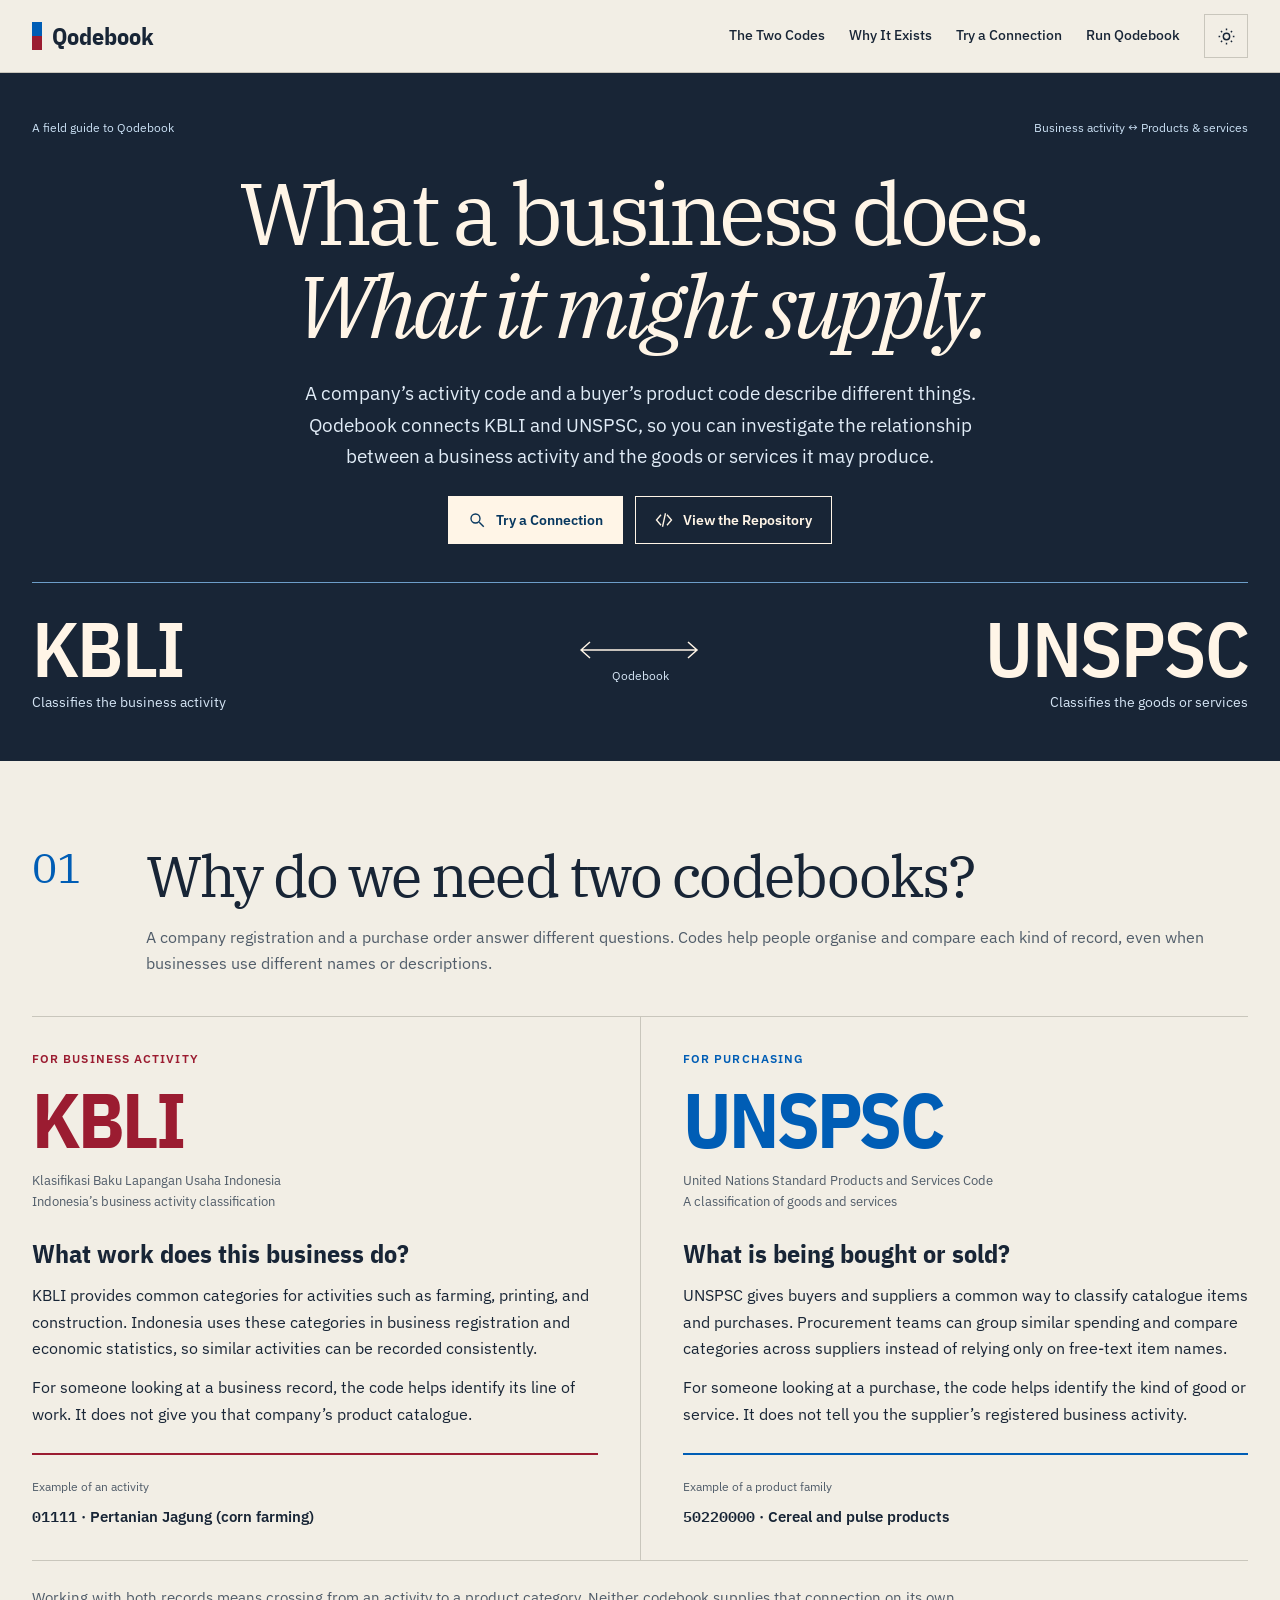
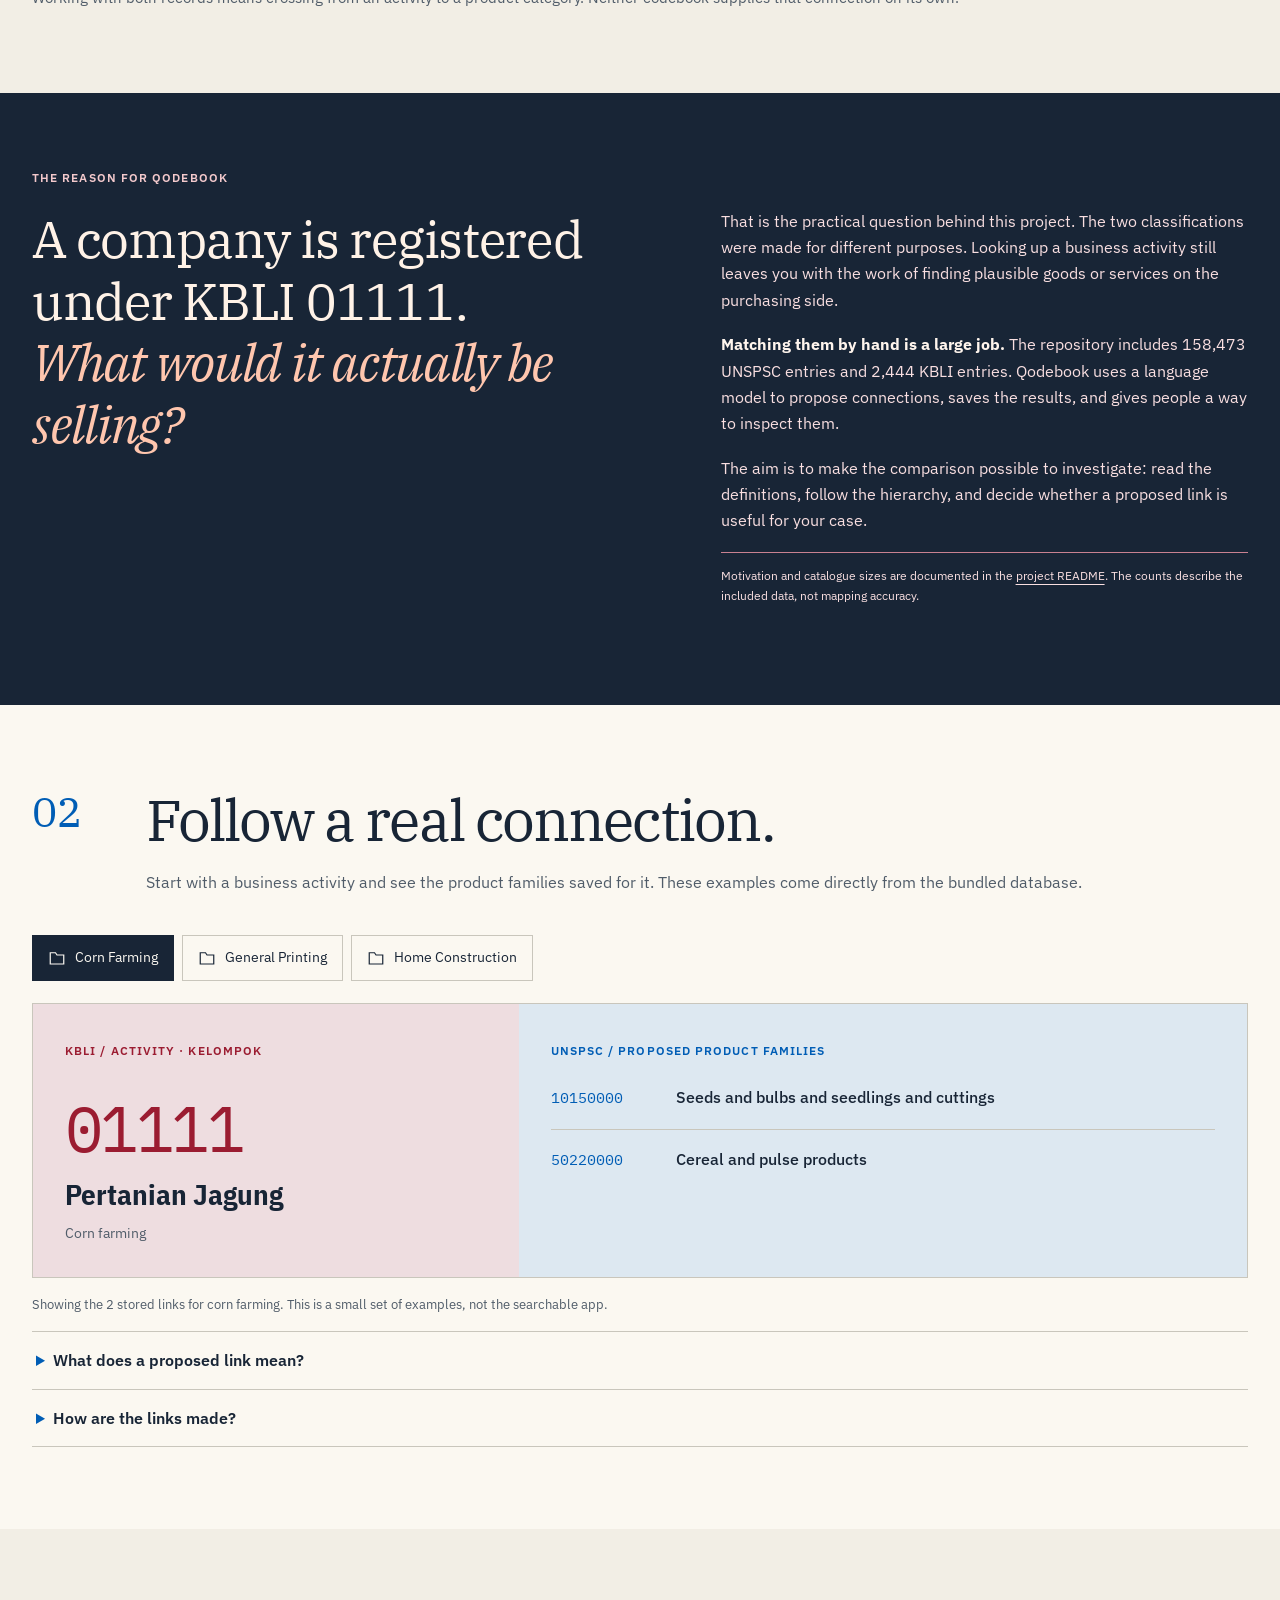
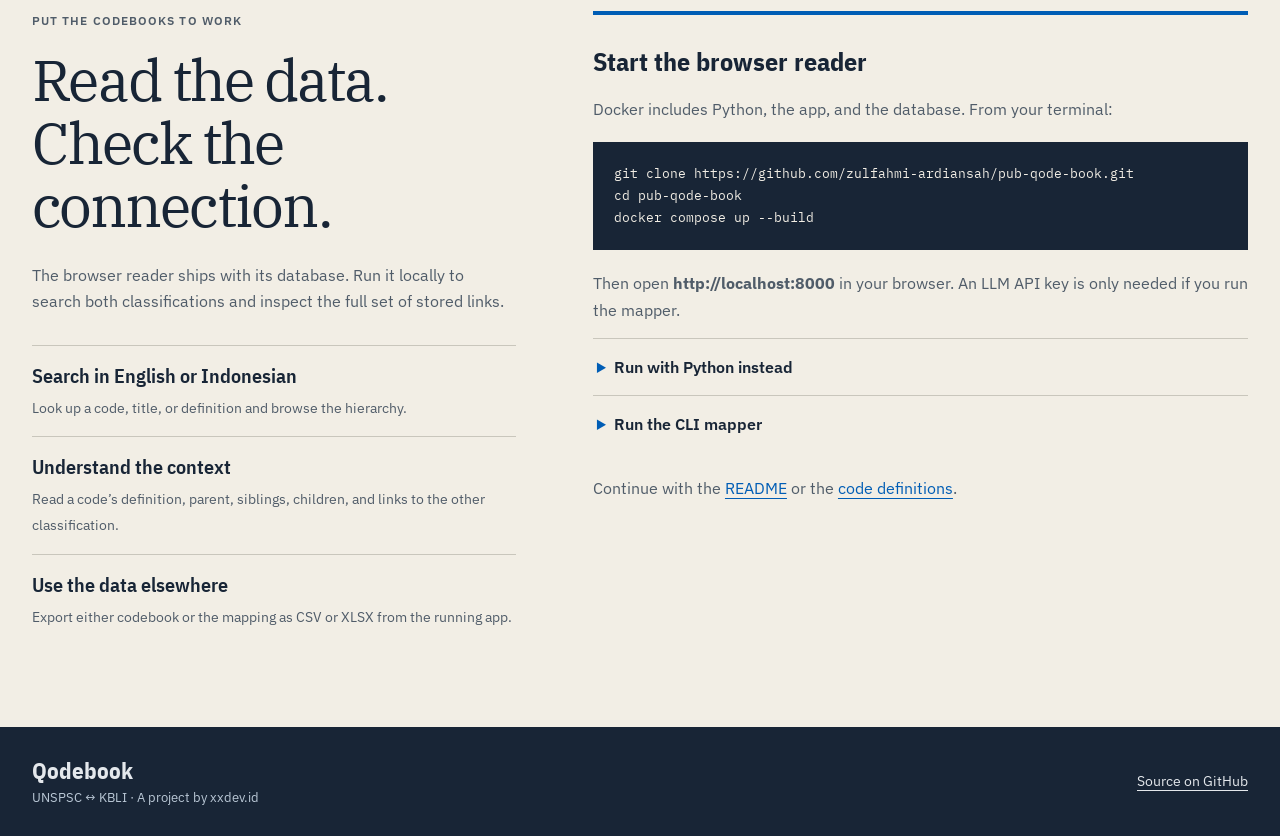
==== index.html @ d778fac9 "chore: add home page for git pages" ====
<!doctype html>
<html lang="en">
<head>
  <meta charset="utf-8">
  <meta name="viewport" content="width=device-width, initial-scale=1">
  <meta name="color-scheme" content="light dark">
  <meta name="description" content="Why business activity codes and purchasing codes need a connection. Qodebook is a reader and experimental mapping between KBLI and UNSPSC.">
  <title>Qodebook · Between business and buying</title>
  <link rel="icon" href="data:image/svg+xml,%3Csvg xmlns='http://www.w3.org/2000/svg' viewBox='0 0 32 32'%3E%3Crect width='32' height='24' fill='%23005db5'/%3E%3Crect y='24' width='32' height='8' fill='%239b1c31'/%3E%3C/svg%3E">
  <link rel="preconnect" href="https://fonts.googleapis.com">
  <link rel="preconnect" href="https://fonts.gstatic.com" crossorigin>
  <link href="https://fonts.googleapis.com/css2?family=IBM+Plex+Sans:wght@400;500;600;700&family=IBM+Plex+Sans+Condensed:wght@500;600;700&family=IBM+Plex+Serif:ital,wght@0,400;0,500;1,400&family=IBM+Plex+Mono:wght@400;500&display=swap" rel="stylesheet">
  <script>
    try { const choice = localStorage.getItem('qodebook-site-theme'); document.documentElement.dataset.theme = choice === 'light' || choice === 'dark' ? choice : matchMedia('(prefers-color-scheme: dark)').matches ? 'dark' : 'light'; } catch (_) {}
  </script>
  <style>
    :root { color-scheme: light; --paper:#f2eee5; --sheet:#fbf8f1; --ink:#182536; --muted:#505c69; --line:#c9c6bc; --blue:#005db5; --red:#9b1c31; --blue-soft:#dde8f1; --red-soft:#eedde0; --focus:#935000; }
    :root[data-theme="dark"] { color-scheme:dark; --paper:#141c27; --sheet:#1b2635; --ink:#edf0f3; --muted:#b6c2d0; --line:#536274; --blue:#95caff; --red:#f4acb9; --blue-soft:#213950; --red-soft:#462a35; --focus:#ffce7c; }
    * { box-sizing:border-box; }
    html { scroll-behavior:smooth; scroll-padding-top:85px; }
    body { margin:0; background:var(--paper); color:var(--ink); font:16px/1.65 'IBM Plex Sans',system-ui,sans-serif; }
    h1,h2,h3,h4,p,figure { margin:0; }
    h1,h2 { font-family:'IBM Plex Serif',Georgia,serif; font-weight:400; }
    h3,h4 { font-family:'IBM Plex Sans Condensed','Arial Narrow',sans-serif; }
    a { color:inherit; text-underline-offset:4px; }
    a:hover { text-decoration-thickness:2px; }
    button,select { font:inherit; }
    button { cursor:pointer; }
    a:focus-visible,button:focus-visible,summary:focus-visible { outline:3px solid var(--focus); outline-offset:5px; }
    svg { flex:none; }
    code,pre,.code { font-family:'IBM Plex Mono',ui-monospace,monospace; }
    .container { width:min(100% - 64px,1240px); margin-inline:auto; }
    .skip { position:fixed; top:-100px; left:12px; z-index:100; background:var(--sheet); padding:10px 15px; }
    .skip:focus { top:10px; }
    .label { font-size:12px; font-weight:600; letter-spacing:.09em; text-transform:uppercase; }
    .nav-shell { position:sticky; top:0; z-index:40; background:var(--paper); border-bottom:1px solid var(--line); }
    .nav-inner { display:flex; align-items:center; justify-content:space-between; gap:20px; min-height:72px; }
    .brand { display:inline-flex; align-items:center; gap:10px; min-height:44px; text-decoration:none; font:700 24px 'IBM Plex Sans Condensed',sans-serif; }
    .brand-mark { width:10px; height:28px; background:linear-gradient(#005db5 50%,#9b1c31 50%); }
    .nav-right,.nav-links { display:flex; align-items:center; gap:24px; }
    .nav-links a { display:flex; align-items:center; min-height:44px; font-size:14px; font-weight:500; text-decoration:none; }
    .nav-links a:hover { color:var(--blue); }
    .utility { height:44px; min-width:44px; border:1px solid var(--line); color:var(--ink); background:transparent; display:inline-flex; justify-content:center; align-items:center; gap:8px; }
    .utility:hover { background:var(--sheet); }
    .utility svg { width:19px; height:19px; }
    .menu-button { display:none; padding:0 12px; }
    .theme-button .moon { display:none; }
    [data-theme="dark"] .theme-button .sun { display:none; }
    [data-theme="dark"] .theme-button .moon { display:block; }

    /* The cover makes the two vocabularies visible before introducing the software. */
    .cover { background:#182536; color:#fff5e7; --focus:#ffce7c; }
    .cover-body { padding:45px 0 40px; text-align:center; }
    .cover-topline { display:flex; justify-content:space-between; gap:16px; color:#cbe1f5; font-size:12px; margin-bottom:28px; }
    .cover h1 { font-size:clamp(2.8rem,6.8vw,6.2rem); letter-spacing:-.052em; line-height:1.07; }
    .cover h1 em { font-weight:400; }
    .cover-lead { max-width:66ch; font-size:clamp(1rem,1.5vw,1.2rem); color:#e1ecf7; margin:25px auto 24px; }
    .actions { display:flex; flex-wrap:wrap; justify-content:center; gap:12px; }
    .action { display:inline-flex; align-items:center; justify-content:center; gap:10px; min-height:48px; padding:10px 19px; font-size:14px; font-weight:600; text-decoration:none; border:1px solid currentColor; }
    .action svg { width:18px; height:18px; }
    .action.primary { background:#fff5e7; color:#07375f; border-color:#fff5e7; }
    .action:hover { background:#d7e9fa; color:#12314d; border-color:#d7e9fa; }
    .cover-map { display:grid; grid-template-columns:1fr 170px 1fr; align-items:stretch; border-top:1px solid #6d9ec9; margin-top:38px; text-align:left; }
    .cover-side { padding:23px 0 7px; }
    .cover-side:last-child { text-align:right; }
    .cover-acronym { display:block; font:600 clamp(2.8rem,6vw,5.6rem)/1.1 'IBM Plex Sans Condensed',sans-serif; letter-spacing:-.02em; }
    .cover-side p { color:#d5e5f5; font-size:14px; }
    .cover-link { display:flex; flex-direction:column; justify-content:center; align-items:center; gap:4px; padding-top:20px; }
    .cover-link svg { width:120px; height:24px; }
    .cover-link span { font-size:12px; color:#d5e5f5; }

    .chapter { padding:82px 0; }
    .chapter-heading { display:grid; grid-template-columns:90px 1fr; gap:24px; align-items:start; margin-bottom:40px; }
    .chapter-number { color:var(--blue); font:400 42px/1.2 'IBM Plex Serif',Georgia,serif; }
    .chapter-heading h2 { font-size:clamp(2.2rem,4.5vw,3.8rem); letter-spacing:-.035em; line-height:1.13; }
    .chapter-heading p { color:var(--muted); margin-top:16px; }
    .codebooks { display:grid; grid-template-columns:1fr 1fr; border-block:1px solid var(--line); }
    .codebook { padding:32px 42px 30px 0; }
    .codebook + .codebook { padding:32px 0 30px 42px; border-left:1px solid var(--line); }
    .codebook.kbli { --tax:var(--red); }
    .codebook.unspsc { --tax:var(--blue); }
    .codebook .label { color:var(--tax); }
    .codebook h3 { color:var(--tax); font-size:clamp(3.6rem,6vw,5.7rem); letter-spacing:-.035em; line-height:1.1; margin:8px 0; }
    .codebook .full-name { min-height:3em; font-size:13px; color:var(--muted); }
    .codebook h4 { font-size:1.65rem; line-height:1.2; margin:25px 0 13px; }
    .codebook p + p { margin-top:13px; }
    .codebook .practical { padding-top:22px; margin-top:26px; border-top:2px solid var(--tax); }
    .practical span { display:block; color:var(--muted); font-size:12px; margin-bottom:6px; }
    .practical strong { font-size:15px; font-weight:600; }
    .comparison-note { margin-top:25px; color:var(--muted); font-size:15px; }

    .origin { background:#182536; color:#fff2e7; padding:75px 0 82px; --focus:#ffce7c; }
    .origin-layout { display:grid; grid-template-columns:1.16fr 1fr; gap:clamp(32px,6vw,88px); }
    .origin .label { color:#f3c9cc; margin-bottom:22px; }
    .origin h2 { font-size:clamp(2.2rem,4vw,3.5rem); line-height:1.2; letter-spacing:-.025em; }
    .origin h2 em { color:#ffc6ae; }
    .origin-story { padding-top:40px; }
    .origin-story p { color:#f9dfe1; margin-bottom:18px; }
    .origin-story strong { color:#fff5ed; }
    .origin-source { font-size:12px; padding-top:13px; border-top:1px solid #c98191; }

    .sample-section { background:var(--sheet); }
    .sample-controls { display:flex; flex-wrap:wrap; gap:8px; margin-bottom:22px; }
    .sample-controls[hidden] { display:none; }
    .sample-choice { display:flex; align-items:center; gap:9px; padding:10px 15px; min-height:46px; background:transparent; border:1px solid var(--line); color:var(--ink); font-size:14px; }
    .sample-choice svg { width:18px; height:18px; }
    .sample-choice[aria-pressed="true"] { background:var(--ink); border-color:var(--ink); color:var(--sheet); }
    .sample-choice:hover { border-color:var(--blue); }
    .sample { display:grid; grid-template-columns:minmax(0,.8fr) minmax(0,1.2fr); border:1px solid var(--line); }
    .sample-input { background:var(--red-soft); padding:32px; }
    .sample-input .label { color:var(--red); }
    .sample-input code { display:block; font-size:clamp(2.7rem,5vw,4.5rem); line-height:1.2; color:var(--red); margin:28px 0 10px; letter-spacing:-.04em; }
    .sample-input h3 { font-size:1.8rem; line-height:1.2; }
    .sample-input p { font-size:14px; color:var(--muted); margin-top:10px; }
    .sample-output { padding:32px; background:var(--blue-soft); }
    .sample-output .label { color:var(--blue); }
    .output-list { list-style:none; padding:0; margin:24px 0 0; }
    .output-list li { display:grid; grid-template-columns:110px 1fr; gap:15px; border-top:1px solid var(--line); padding:18px 0; }
    .output-list li:first-child { border-top:0; padding-top:0; }
    .output-list code { color:var(--blue); font-size:15px; }
    .output-list strong { font-size:16px; line-height:1.4; font-weight:500; }
    .sample-caption { padding:16px 0; font-size:13px; color:var(--muted); }
    .sample-caption a { color:var(--blue); }
    .disclosure { border-top:1px solid var(--line); }
    .disclosure:last-child { border-bottom:1px solid var(--line); }
    .disclosure summary { cursor:pointer; min-height:56px; padding:15px 4px; font-weight:600; }
    .disclosure p { padding:0 4px 20px; color:var(--muted); }
    .disclosure summary::marker { color:var(--blue); }

    .use-section { background:var(--paper); }
    .use-layout { display:grid; grid-template-columns:minmax(0,.85fr) minmax(0,1.15fr); gap:clamp(35px,6vw,85px); }
    .use-intro h2 { font-size:clamp(2.5rem,4.5vw,3.9rem); line-height:1.1; letter-spacing:-.035em; margin:17px 0 24px; }
    .use-intro > p { color:var(--muted); }
    .reader-features { list-style:none; padding:0; margin:30px 0 0; }
    .reader-features li { border-top:1px solid var(--line); padding:16px 0; }
    .reader-features strong { display:block; font:600 1.25rem 'IBM Plex Sans Condensed',sans-serif; margin-bottom:5px; }
    .reader-features span { color:var(--muted); font-size:14px; }
    .setup { border-top:4px solid var(--blue); padding-top:25px; }
    .setup h3 { font-size:1.65rem; margin-bottom:12px; }
    .setup p { color:var(--muted); margin-bottom:15px; }
    pre { background:var(--ink); color:var(--paper); padding:21px; white-space:pre-wrap; overflow-wrap:anywhere; font-size:13px; line-height:1.7; margin:20px 0; }
    .setup a { color:var(--blue); }
    .setup .disclosure p { margin:0; }
    .setup .disclosure pre { margin-top:0; }
    .footer { background:#182536; color:#e4e8ec; --focus:#ffce7c; padding:28px 0; }
    .footer .container { display:flex; align-items:center; justify-content:space-between; flex-wrap:wrap; gap:15px; }
    .footer-brand { font:700 23px 'IBM Plex Sans Condensed',sans-serif; margin-bottom: 10px; }
    .footer p { color:#bac8d6; font-size:13px; }
    .footer a { font-size:14px; }
    .reveal { opacity:1; }
    @media(prefers-reduced-motion:no-preference) { .entering { animation:chapter-enter .55s ease both; } @keyframes chapter-enter { from { transform:translateY(15px); opacity:.3; } to { transform:none; opacity:1; } } }
    @media(prefers-reduced-motion:reduce) { html { scroll-behavior:auto; } *,*::before,*::after { animation:none!important; transition:none!important; } }
    @media(max-width:950px) { .nav-right,.nav-links { gap:15px; } .container { width:min(100% - 40px,1240px); } .origin-layout { gap:35px; } .chapter-heading { grid-template-columns:65px 1fr; gap:16px; } .codebook { padding-right:25px; } .codebook + .codebook { padding-left:25px; } }
    @media(max-width:760px) {
      .nav-inner { min-height:62px; } .brand { font-size:22px; } .nav-right { gap:8px; }
      .menu-button { display:inline-flex; }
      .nav-links { display:none; position:absolute; top:100%; left:0; right:0; padding:8px 20px 16px; background:var(--paper); border-bottom:1px solid var(--line); }
      .nav-links[data-open="true"] { display:flex; flex-direction:column; align-items:stretch; gap:0; }
      .nav-links a { padding:7px; }
      .cover-body { padding-top:30px; } .cover-topline { font-size:11px; margin-bottom:25px; }
      .cover-map { grid-template-columns:1fr 80px 1fr; } .cover-link svg { width:65px; }
      .cover-side p { font-size:12px; } .cover-acronym { font-size:clamp(2.3rem,7vw,3.4rem); }
      .chapter { padding:58px 0; } .chapter-heading { grid-template-columns:1fr; gap:13px; margin-bottom:29px; }
      .chapter-number { font-size:24px; } .chapter-heading h2 { font-size:clamp(2.1rem,6vw,2.8rem); }
      .origin-layout,.use-layout { grid-template-columns:1fr; gap:28px; } .origin { padding:58px 0; } .origin-story { padding-top:0; }
      .sample { grid-template-columns:1fr; } .sample-input,.sample-output { padding:26px; }
      .sample-input code { margin-top:18px; } .sample-input h3 { font-size:1.5rem; }
    }
    @media(max-width:540px) {
      .container { width:calc(100% - 32px); } .cover-topline span:last-child { display:none; }
      .cover h1 { font-size:clamp(2.6rem,10vw,3.6rem); } .cover h1 br { display:none; }
      .cover-lead { margin-top:20px; } .actions { flex-direction:column; align-items:stretch; }
      .cover-map { grid-template-columns:1fr 55px 1fr; margin-top:28px; } .cover-link svg { width:45px; } .cover-link span { font-size:10px; }
      .cover-acronym { font-size:2.3rem; } .cover-side p { max-width:17ch; } .cover-side:last-child p { margin-left:auto; }
      .codebooks { grid-template-columns:1fr; } .codebook,.codebook + .codebook { padding:28px 0; border-left:0; } .codebook + .codebook { border-top:1px solid var(--line); }
      .codebook .full-name { min-height:0; } .codebook h3 { font-size:4.2rem; }
      .sample-choice { flex:1 1 auto; } .output-list li { grid-template-columns:1fr; gap:4px; }
      .sample-input,.sample-output { padding:22px; } .setup pre { padding:16px; }
    }
    @media scripting:none { .theme-button,.menu-button { display:none; } @media(max-width:760px) { .nav-inner { flex-wrap:wrap; padding-block:8px; } .nav-links { position:static; display:flex; flex-wrap:wrap; border:0; padding:0; gap:10px; } } }
  </style>
</head>
<body>
  <a class="skip" href="#main">Skip to Content</a>
  <header class="nav-shell"><div class="container nav-inner">
    <a href="#top" class="brand"><span class="brand-mark" aria-hidden="true"></span>Qodebook</a>
    <div class="nav-right">
      <nav class="nav-links" id="site-nav" aria-label="Main navigation"><a href="#codebooks">The Two Codes</a><a href="#motivation">Why It Exists</a><a href="#example">Try a Connection</a><a href="#run">Run Qodebook</a></nav>
      <button class="utility theme-button" type="button" aria-label="Switch to dark theme" aria-pressed="false"><svg class="sun" viewBox="0 0 24 24" fill="none" stroke="currentColor" stroke-width="1.8" aria-hidden="true"><circle cx="12" cy="12" r="4"/><path d="M12 2v2m0 16v2M2 12h2m16 0h2M5 5l1.5 1.5m11 11L19 19M19 5l-1.5 1.5m-11 11L5 19"/></svg><svg class="moon" viewBox="0 0 24 24" fill="none" stroke="currentColor" stroke-width="1.8" aria-hidden="true"><path d="M20.5 14.2A8.8 8.8 0 0 1 9.8 3.5 8.9 8.9 0 1 0 20.5 14.2Z"/></svg></button>
      <button class="utility menu-button" type="button" aria-expanded="false" aria-controls="site-nav"><svg viewBox="0 0 24 24" fill="none" stroke="currentColor" stroke-width="1.8" aria-hidden="true"><path d="M3 6h18M3 12h18M3 18h18"/></svg>Menu</button>
    </div>
  </div></header>
  <main id="main">
    <section class="cover" id="top" aria-labelledby="page-title"><div class="container cover-body">
      <div class="cover-topline"><span>A field guide to Qodebook</span><span>Business activity ↔ Products &amp; services</span></div>
      <h1 id="page-title">What a business does. <br><em>What it might supply.</em></h1>
      <p class="cover-lead">A company’s activity code and a buyer’s product code describe different things. Qodebook connects KBLI and UNSPSC, so you can investigate the relationship between a business activity and the goods or services it may produce.</p>
      <div class="actions"><a class="action primary" href="#example"><svg viewBox="0 0 24 24" fill="none" stroke="currentColor" stroke-width="1.8" aria-hidden="true"><circle cx="10" cy="10" r="6"/><path d="m15 15 6 6"/></svg>Try a Connection</a><a class="action" href="https://github.com/zulfahmi-ardiansah/pub-qode-book"><svg viewBox="0 0 24 24" fill="none" stroke="currentColor" stroke-width="1.8" aria-hidden="true"><path d="m8 5-6 7 6 7m8-14 6 7-6 7M14 3l-4 18"/></svg>View the Repository</a></div>
      <div class="cover-map" aria-label="Qodebook links KBLI business activities to UNSPSC product categories"><div class="cover-side"><span class="cover-acronym">KBLI</span><p>Classifies the business activity</p></div><div class="cover-link"><svg viewBox="0 0 120 24" fill="none" stroke="currentColor" stroke-width="1.5" aria-hidden="true"><path d="M1 12h116m-9-8 9 8-9 8M10 4l-9 8 9 8"/></svg><span>Qodebook</span></div><div class="cover-side"><span class="cover-acronym">UNSPSC</span><p>Classifies the goods or services</p></div></div>
    </div></section>

    <section class="chapter" id="codebooks"><div class="container reveal">
      <div class="chapter-heading"><span class="chapter-number" aria-hidden="true">01</span><div><h2>Why do we need two codebooks?</h2><p>A company registration and a purchase order answer different questions. Codes help people organise and compare each kind of record, even when businesses use different names or descriptions.</p></div></div>
      <div class="codebooks">
        <article class="codebook kbli"><p class="label">For business activity</p><h3>KBLI</h3><p class="full-name">Klasifikasi Baku Lapangan Usaha Indonesia<br>Indonesia’s business activity classification</p><h4>What work does this business do?</h4><p>KBLI provides common categories for activities such as farming, printing, and construction. Indonesia uses these categories in business registration and economic statistics, so similar activities can be recorded consistently.</p><p>For someone looking at a business record, the code helps identify its line of work. It does not give you that company’s product catalogue.</p><div class="practical"><span>Example of an activity</span><strong><code>01111</code> · Pertanian Jagung (corn farming)</strong></div></article>
        <article class="codebook unspsc"><p class="label">For purchasing</p><h3>UNSPSC</h3><p class="full-name">United Nations Standard Products and Services Code<br>A classification of goods and services</p><h4>What is being bought or sold?</h4><p>UNSPSC gives buyers and suppliers a common way to classify catalogue items and purchases. Procurement teams can group similar spending and compare categories across suppliers instead of relying only on free-text item names.</p><p>For someone looking at a purchase, the code helps identify the kind of good or service. It does not tell you the supplier’s registered business activity.</p><div class="practical"><span>Example of a product family</span><strong><code>50220000</code> · Cereal and pulse products</strong></div></article>
      </div>
      <p class="comparison-note">Working with both records means crossing from an activity to a product category. Neither codebook supplies that connection on its own.</p>
    </div></section>

    <section class="origin" id="motivation"><div class="container origin-layout reveal">
      <div><p class="label">The reason for Qodebook</p><h2>A company is registered under KBLI 01111.<br><em>What would it actually be selling?</em></h2></div>
      <div class="origin-story"><p>That is the practical question behind this project. The two classifications were made for different purposes. Looking up a business activity still leaves you with the work of finding plausible goods or services on the purchasing side.</p><p><strong>Matching them by hand is a large job.</strong> The repository includes 158,473 UNSPSC entries and 2,444 KBLI entries. Qodebook uses a language model to propose connections, saves the results, and gives people a way to inspect them.</p><p>The aim is to make the comparison possible to investigate: read the definitions, follow the hierarchy, and decide whether a proposed link is useful for your case.</p><p class="origin-source">Motivation and catalogue sizes are documented in the <a href="https://github.com/zulfahmi-ardiansah/pub-qode-book#readme">project README</a>. The counts describe the included data, not mapping accuracy.</p></div>
    </div></section>

    <section class="chapter sample-section" id="example"><div class="container reveal">
      <div class="chapter-heading"><span class="chapter-number" aria-hidden="true">02</span><div><h2>Follow a real connection.</h2><p>Start with a business activity and see the product families saved for it. These examples come directly from the bundled database.</p></div></div>
      <div class="sample-controls" hidden role="group" aria-label="Choose a stored example">
        <button class="sample-choice" type="button" data-example="01111" aria-pressed="true"><svg viewBox="0 0 24 24" fill="none" stroke="currentColor" stroke-width="1.6" aria-hidden="true"><path d="M3 5h7l2 3h9v12H3Z"/></svg>Corn Farming</button>
        <button class="sample-choice" type="button" data-example="18111" aria-pressed="false"><svg viewBox="0 0 24 24" fill="none" stroke="currentColor" stroke-width="1.6" aria-hidden="true"><path d="M3 5h7l2 3h9v12H3Z"/></svg>General Printing</button>
        <button class="sample-choice" type="button" data-example="41011" aria-pressed="false"><svg viewBox="0 0 24 24" fill="none" stroke="currentColor" stroke-width="1.6" aria-hidden="true"><path d="M3 5h7l2 3h9v12H3Z"/></svg>Home Construction</button>
      </div>
      <div class="sample"><div class="sample-input"><span class="label">KBLI / Activity · Kelompok</span><code id="activity-code">01111</code><h3 id="activity-title">Pertanian Jagung</h3><p id="activity-english">Corn farming</p></div><div class="sample-output"><span class="label">UNSPSC / Proposed product families</span><ul class="output-list" id="family-list"><li><code>10150000</code><strong>Seeds and bulbs and seedlings and cuttings</strong></li><li><code>50220000</code><strong>Cereal and pulse products</strong></li></ul></div></div>
      <p class="sample-caption"><span id="sample-status" role="status">Showing the 2 stored links for corn farming.</span> This is a small set of examples, not the searchable app.</p>
      <details class="disclosure"><summary>What does a proposed link mean?</summary><p>The mapping directly joins a five-digit KBLI activity (<em>kelompok</em>) to a UNSPSC <em>family</em>. It suggests a relationship to review. It does not prove that a particular company sells those goods or that every item in the family fits. The links are machine-generated, not an official correspondence table; some may be wrong.</p></details>
      <details class="disclosure"><summary>How are the links made?</summary><p>The mapper reads the activity with its parent hierarchy, then narrows UNSPSC choices through segment groups, segments, and families. A final filter keeps a family only if it can name a specific output the activity delivers. The reader labels links inherited from a family or collected from child activities. <a href="https://github.com/zulfahmi-ardiansah/pub-qode-book#how-it-works">Read about the mapping process</a>.</p></details>
    </div></section>

    <section class="chapter use-section" id="run"><div class="container use-layout reveal">
      <div class="use-intro"><p class="label">Put the codebooks to work</p><h2>Read the data.<br>Check the connection.</h2><p>The browser reader ships with its database. Run it locally to search both classifications and inspect the full set of stored links.</p><ul class="reader-features"><li><strong>Search in English or Indonesian</strong><span>Look up a code, title, or definition and browse the hierarchy.</span></li><li><strong>Understand the context</strong><span>Read a code’s definition, parent, siblings, children, and links to the other classification.</span></li><li><strong>Use the data elsewhere</strong><span>Export either codebook or the mapping as CSV or XLSX from the running app.</span></li></ul></div>
      <div class="setup"><h3>Start the browser reader</h3><p>Docker includes Python, the app, and the database. From your terminal:</p><pre><code>git clone https://github.com/zulfahmi-ardiansah/pub-qode-book.git
cd pub-qode-book
docker compose up --build</code></pre><p>Then open <strong>http://localhost:8000</strong> in your browser. An LLM API key is only needed if you run the mapper.</p>
        <details class="disclosure"><summary>Run with Python instead</summary><p>Use Python 3.13+ in your preferred environment. From the cloned repository:</p><pre><code>python -m pip install -r requirements.txt
uvicorn serve.app:app --reload</code></pre><p>Open <strong>http://127.0.0.1:8000</strong>. The committed SQLite database is ready to read.</p></details>
        <details class="disclosure"><summary>Run the CLI mapper</summary><p>Install the Python dependencies above. Copy <code>.env.example</code> to <code>.env</code>, set <code>LLM_API_KEY</code>, and configure an OpenAI-compatible endpoint and model. Then run:</p><pre><code>python process/mapper.py</code></pre><p>The mapper writes SQLite and skips activities that already have saved links. See the <a href="https://github.com/zulfahmi-ardiansah/pub-qode-book#configuration">configuration and budget settings</a> before generating new mappings.</p></details>
        <p style="margin-top:22px">Continue with the <a href="https://github.com/zulfahmi-ardiansah/pub-qode-book/blob/main/README.md">README</a> or the <a href="https://github.com/zulfahmi-ardiansah/pub-qode-book/blob/main/DEFINITION.md">code definitions</a>.</p>
      </div>
    </div></section>
  </main>
  <footer class="footer"><div class="container"><div><span class="footer-brand">Qodebook</span><p>UNSPSC ↔ KBLI · A project by xxdev.id</p></div><a href="https://github.com/zulfahmi-ardiansah/pub-qode-book">Source on GitHub</a></div></footer>
  <script>
    (() => {
      const root = document.documentElement;
      const theme = document.querySelector('.theme-button');
      const menu = document.querySelector('.menu-button');
      const nav = document.querySelector('#site-nav');
      function syncTheme() { const dark = root.dataset.theme === 'dark'; theme.setAttribute('aria-pressed', String(dark)); theme.setAttribute('aria-label', dark ? 'Switch to light theme' : 'Switch to dark theme'); }
      syncTheme();
      theme.addEventListener('click', () => { root.dataset.theme = root.dataset.theme === 'dark' ? 'light' : 'dark'; try { localStorage.setItem('qodebook-site-theme', root.dataset.theme); } catch (_) {} syncTheme(); });
      function closeMenu(restore = false) { nav.dataset.open = 'false'; menu.setAttribute('aria-expanded', 'false'); if (restore) menu.focus(); }
      menu.addEventListener('click', () => { const open = menu.getAttribute('aria-expanded') === 'true'; nav.dataset.open = String(!open); menu.setAttribute('aria-expanded', String(!open)); if (!open) nav.querySelector('a').focus(); });
      nav.addEventListener('click', event => { if (event.target.closest('a')) closeMenu(); });
      document.addEventListener('keydown', event => { if (event.key === 'Escape' && menu.getAttribute('aria-expanded') === 'true') closeMenu(true); });
      document.addEventListener('click', event => { if (!event.target.closest('.nav-right')) closeMenu(); });
      matchMedia('(min-width:761px)').addEventListener('change', event => { if (event.matches) closeMenu(); });

      // These complete example sets are copied from data/database.sqlite, map_view.
      const examples = {
        '01111': { title:'Pertanian Jagung', english:'Corn farming', families:[['10150000','Seeds and bulbs and seedlings and cuttings'],['50220000','Cereal and pulse products']] },
        '18111': { title:'Pencetakan Umum', english:'General printing', families:[['55100000','Printed media'],['55120000','Signage and accessories'],['82120000','Reproduction services']] },
        '41011': { title:'Konstruksi Konvensional Gedung Hunian', english:'Residential building construction', families:[['72110000','Residential building construction services'],['95120000','Permanent buildings and structures']] }
      };
      const controls = document.querySelector('.sample-controls');
      controls.hidden = false;
      controls.addEventListener('click', event => {
        const button = event.target.closest('[data-example]');
        if (!button) return;
        const code = button.dataset.example, example = examples[code];
        if (!example) return;
        document.querySelector('#activity-code').textContent = code;
        document.querySelector('#activity-title').textContent = example.title;
        document.querySelector('#activity-english').textContent = example.english;
        const rows = example.families.map(([familyCode, title]) => { const row = document.createElement('li'), number = document.createElement('code'), name = document.createElement('strong'); number.textContent = familyCode; name.textContent = title; row.append(number,name); return row; });
        document.querySelector('#family-list').replaceChildren(...rows);
        controls.querySelectorAll('button').forEach(item => item.setAttribute('aria-pressed', String(item === button)));
        document.querySelector('#sample-status').textContent = 'Showing the ' + rows.length + ' stored links for ' + example.english.toLowerCase() + '.';
      });
      // Visibility never depends on animation or a remote library.
      if ('IntersectionObserver' in window && !matchMedia('(prefers-reduced-motion: reduce)').matches) {
        const observer = new IntersectionObserver(entries => entries.forEach(entry => { if (entry.isIntersecting) { entry.target.classList.add('entering'); observer.unobserve(entry.target); } }), { threshold:.08 });
        document.querySelectorAll('.reveal').forEach(section => observer.observe(section));
      }
    })();
  </script>
</body>
</html>
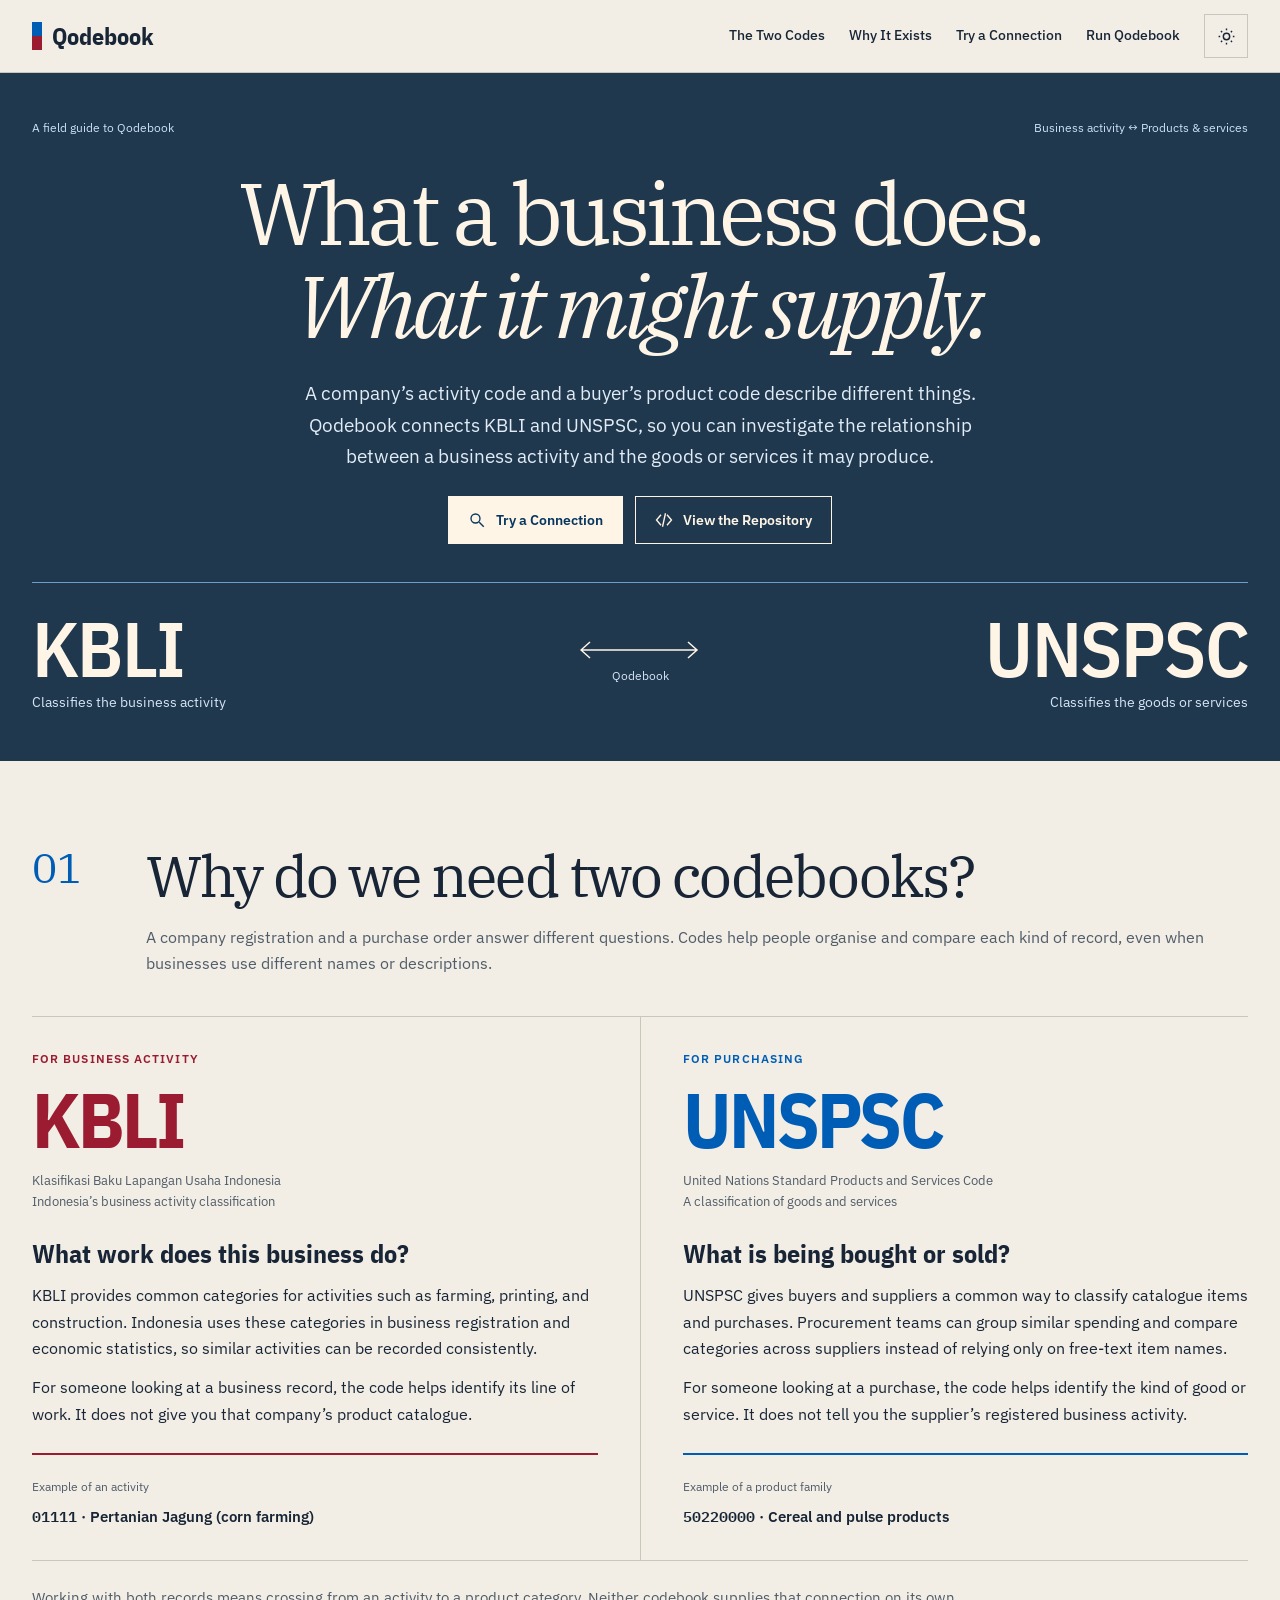
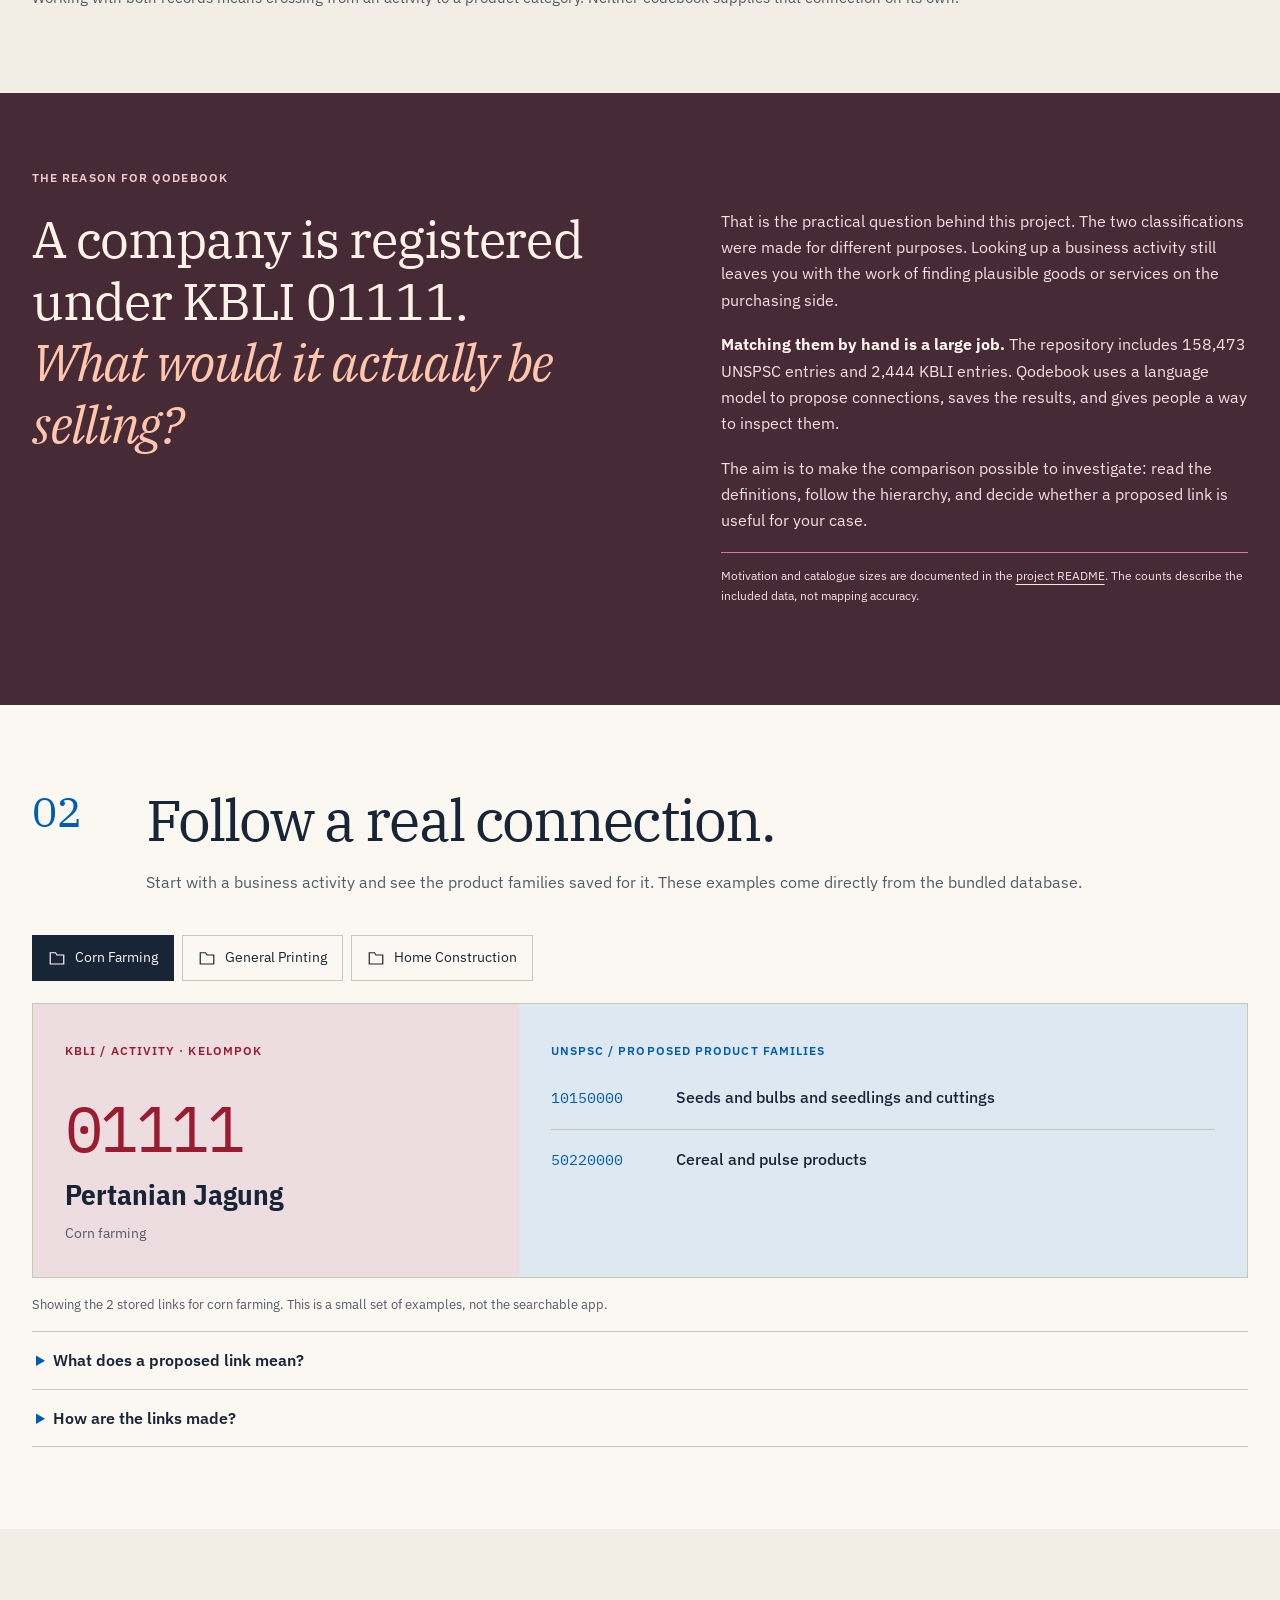
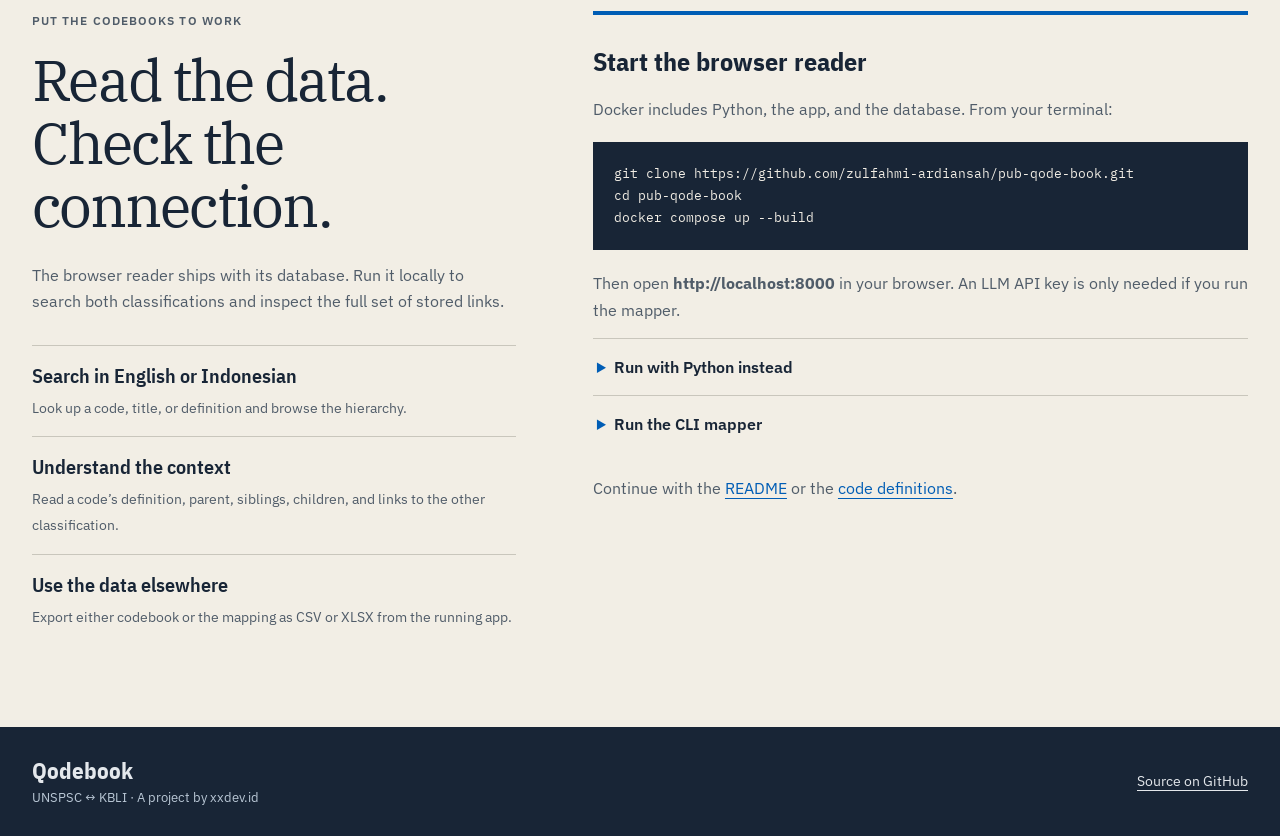
==== commit c3015f51: "chore: change cover and side background color page" ====
--- a/index.html
+++ b/index.html
@@ -49,7 +49,7 @@
     [data-theme="dark"] .theme-button .moon { display:block; }
 
     /* The cover makes the two vocabularies visible before introducing the software. */
-    .cover { background:#182536; color:#fff5e7; --focus:#ffce7c; }
+    .cover { background:#20384e; color:#fff5e7; --focus:#ffce7c; }
     .cover-body { padding:45px 0 40px; text-align:center; }
     .cover-topline { display:flex; justify-content:space-between; gap:16px; color:#cbe1f5; font-size:12px; margin-bottom:28px; }
     .cover h1 { font-size:clamp(2.8rem,6.8vw,6.2rem); letter-spacing:-.052em; line-height:1.07; }
@@ -89,7 +89,7 @@
     .practical strong { font-size:15px; font-weight:600; }
     .comparison-note { margin-top:25px; color:var(--muted); font-size:15px; }
 
-    .origin { background:#182536; color:#fff2e7; padding:75px 0 82px; --focus:#ffce7c; }
+    .origin { background:#462a35; color:#fff2e7; padding:75px 0 82px; --focus:#ffce7c; }
     .origin-layout { display:grid; grid-template-columns:1.16fr 1fr; gap:clamp(32px,6vw,88px); }
     .origin .label { color:#f3c9cc; margin-bottom:22px; }
     .origin h2 { font-size:clamp(2.2rem,4vw,3.5rem); line-height:1.2; letter-spacing:-.025em; }
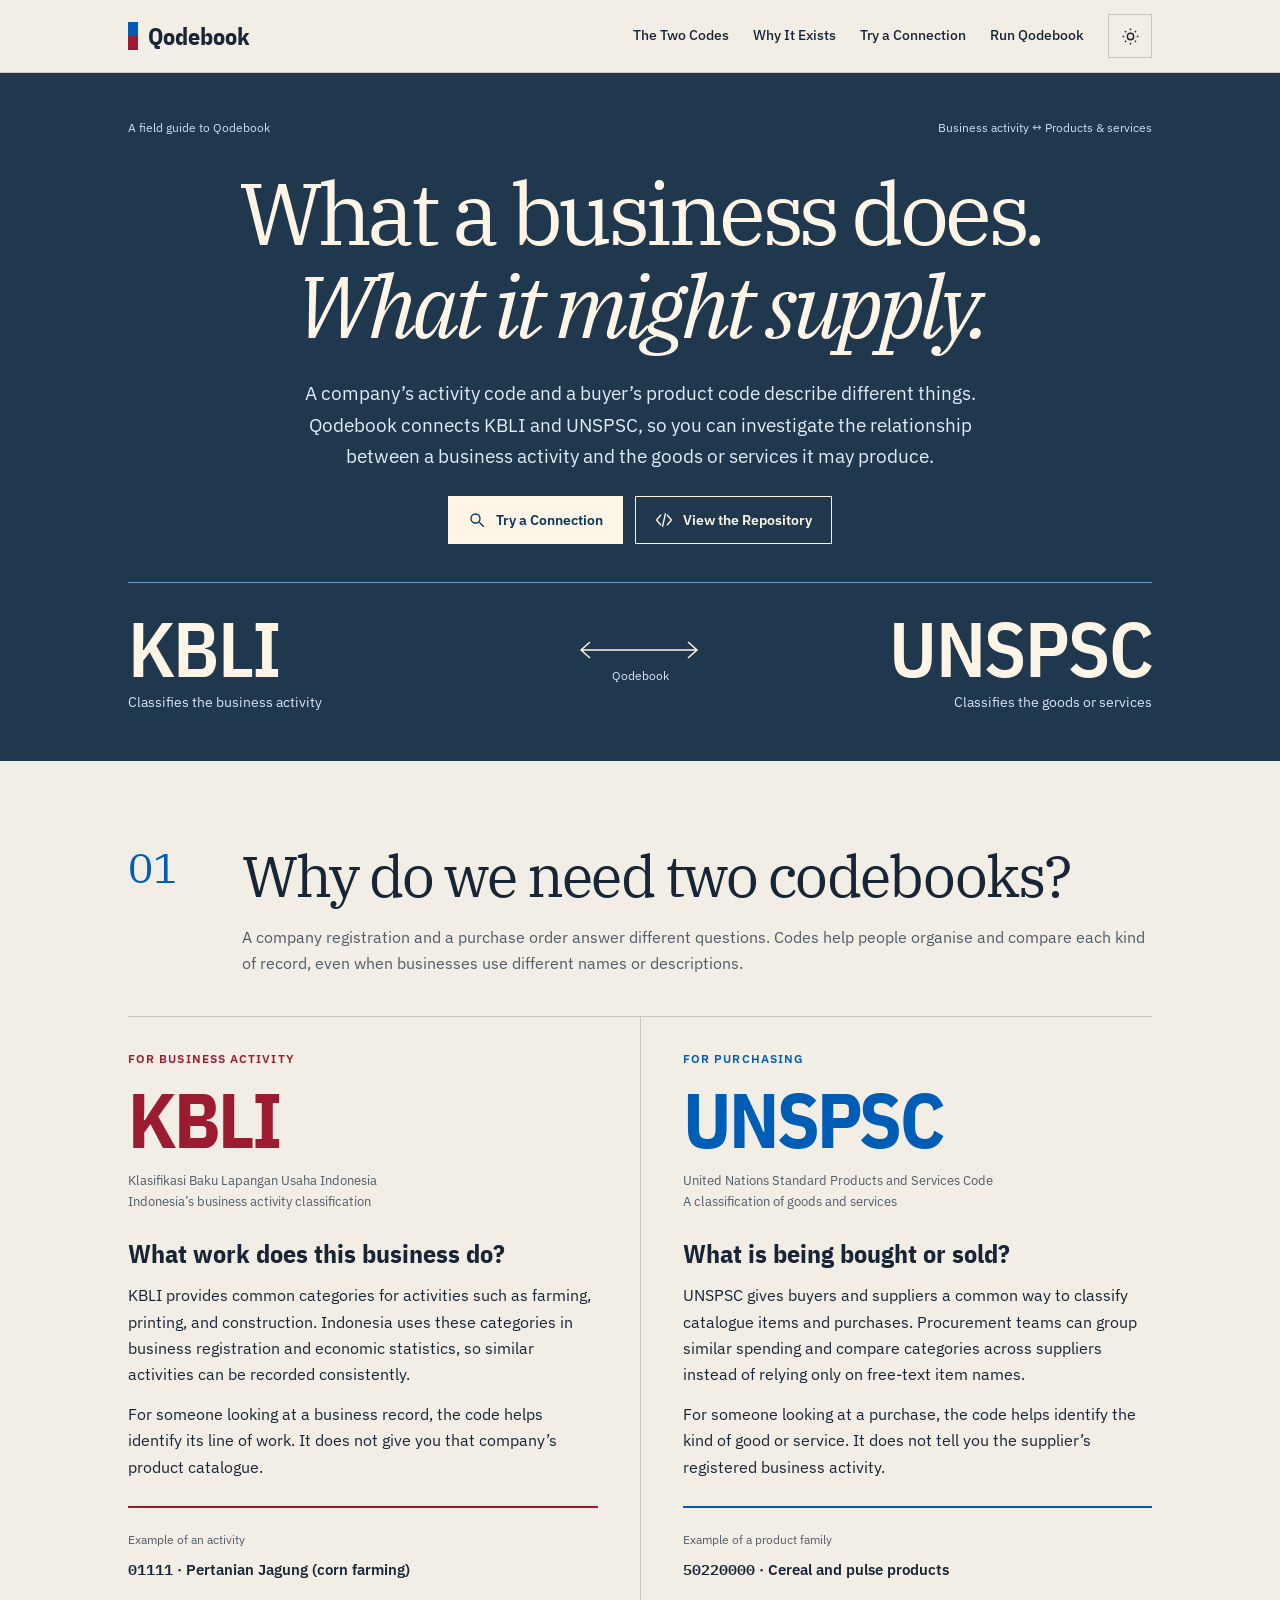
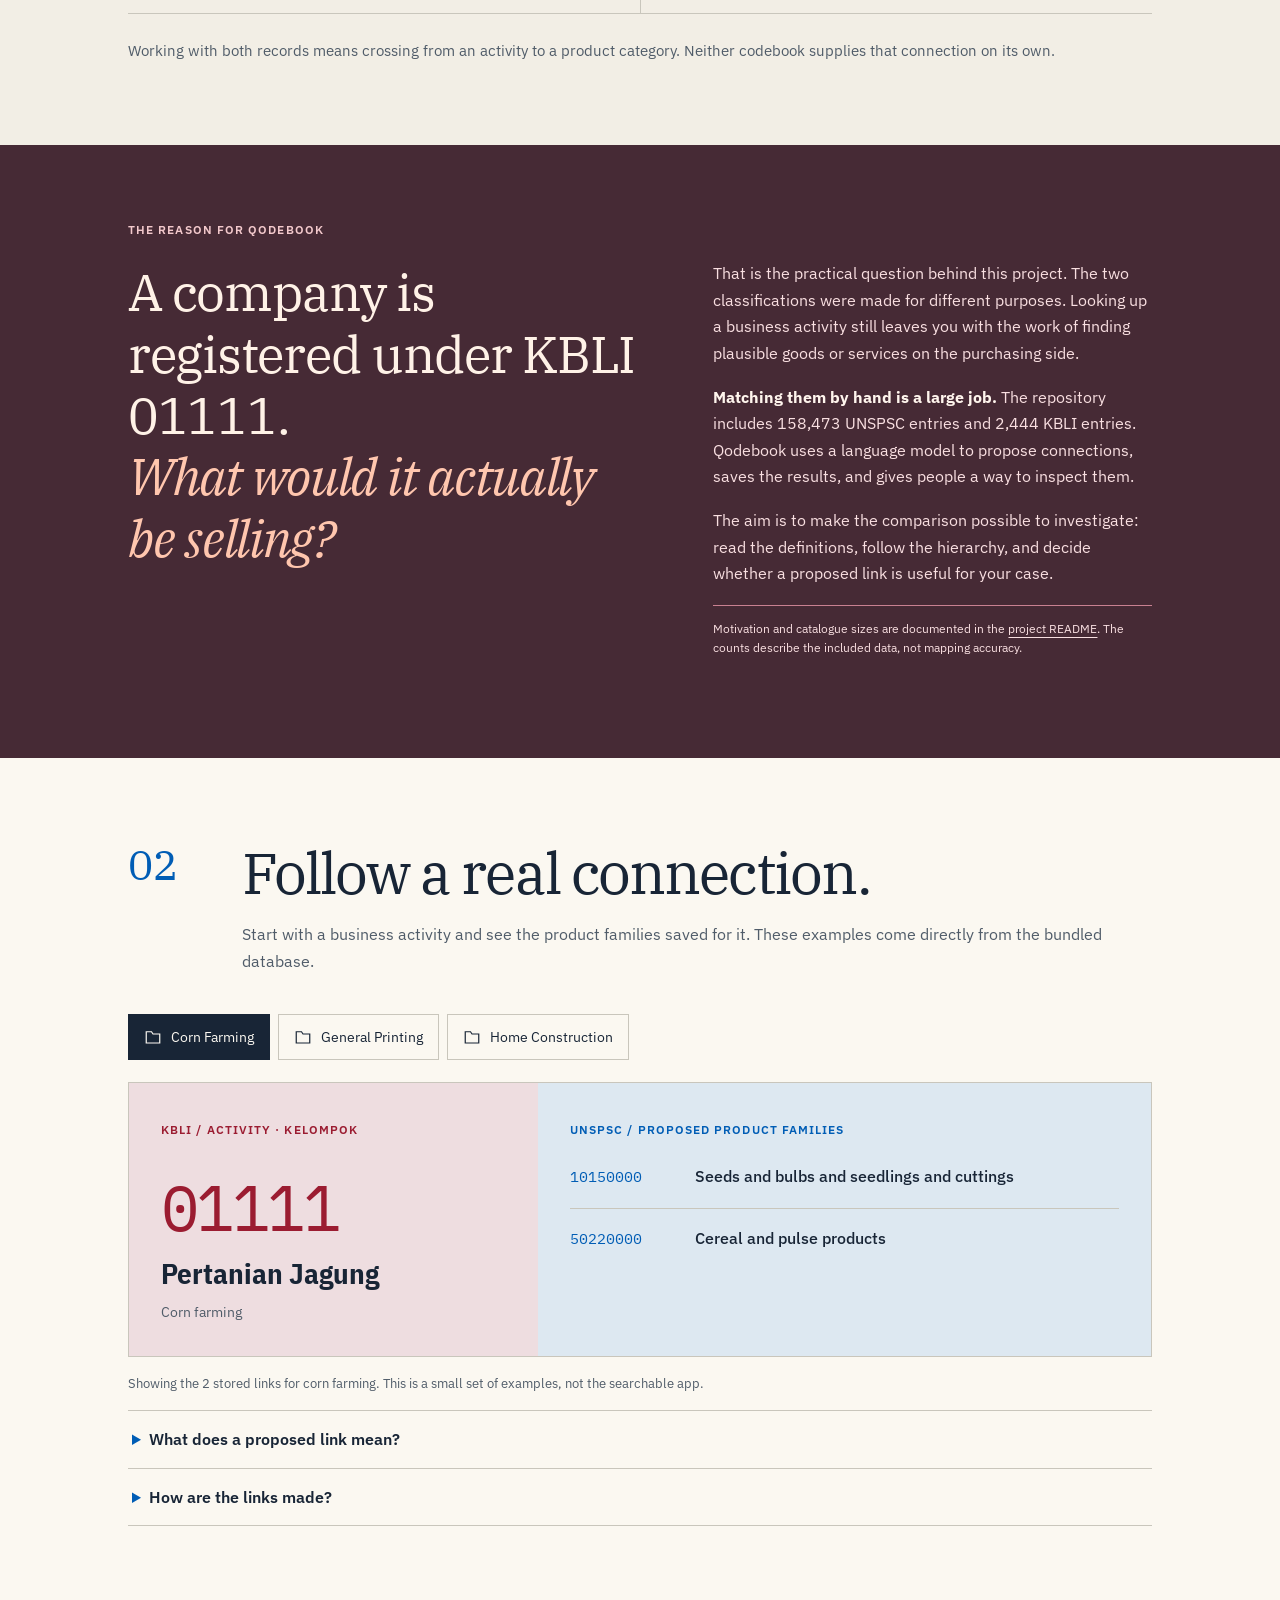
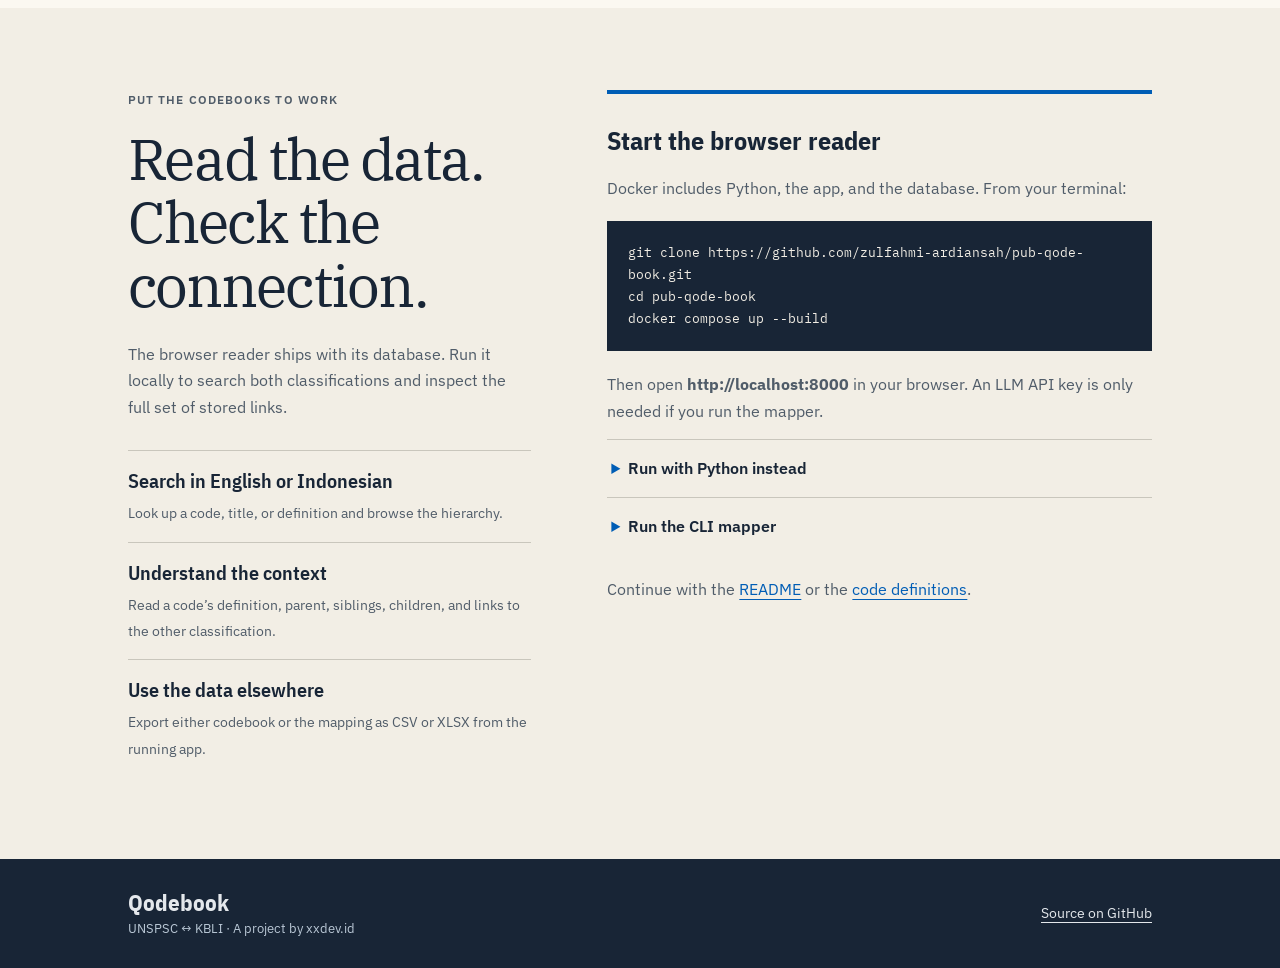
==== commit dfd4bc0a: "style: update container max-width" ====
--- a/index.html
+++ b/index.html
@@ -29,7 +29,7 @@
     a:focus-visible,button:focus-visible,summary:focus-visible { outline:3px solid var(--focus); outline-offset:5px; }
     svg { flex:none; }
     code,pre,.code { font-family:'IBM Plex Mono',ui-monospace,monospace; }
-    .container { width:min(100% - 64px,1240px); margin-inline:auto; }
+    .container { width:min(100% - 64px, 1024px); margin-inline:auto; }
     .skip { position:fixed; top:-100px; left:12px; z-index:100; background:var(--sheet); padding:10px 15px; }
     .skip:focus { top:10px; }
     .label { font-size:12px; font-weight:600; letter-spacing:.09em; text-transform:uppercase; }
